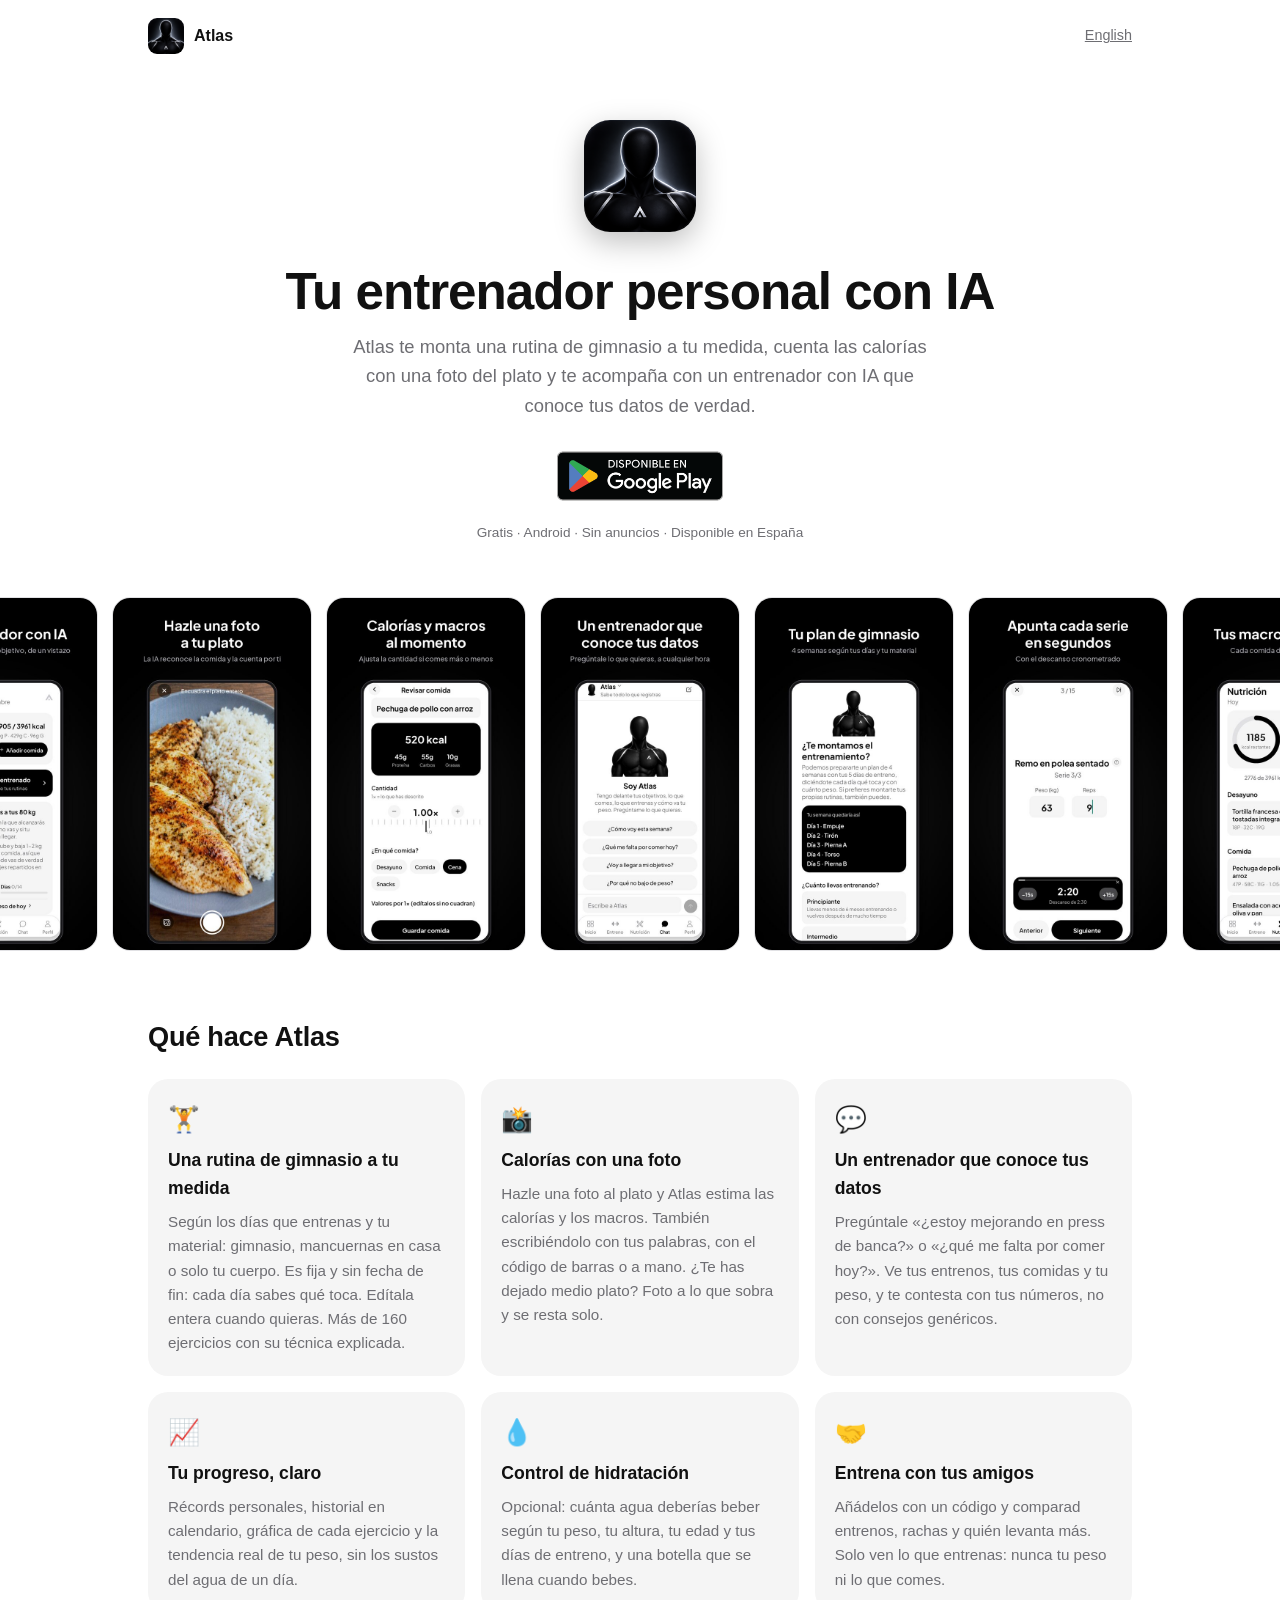
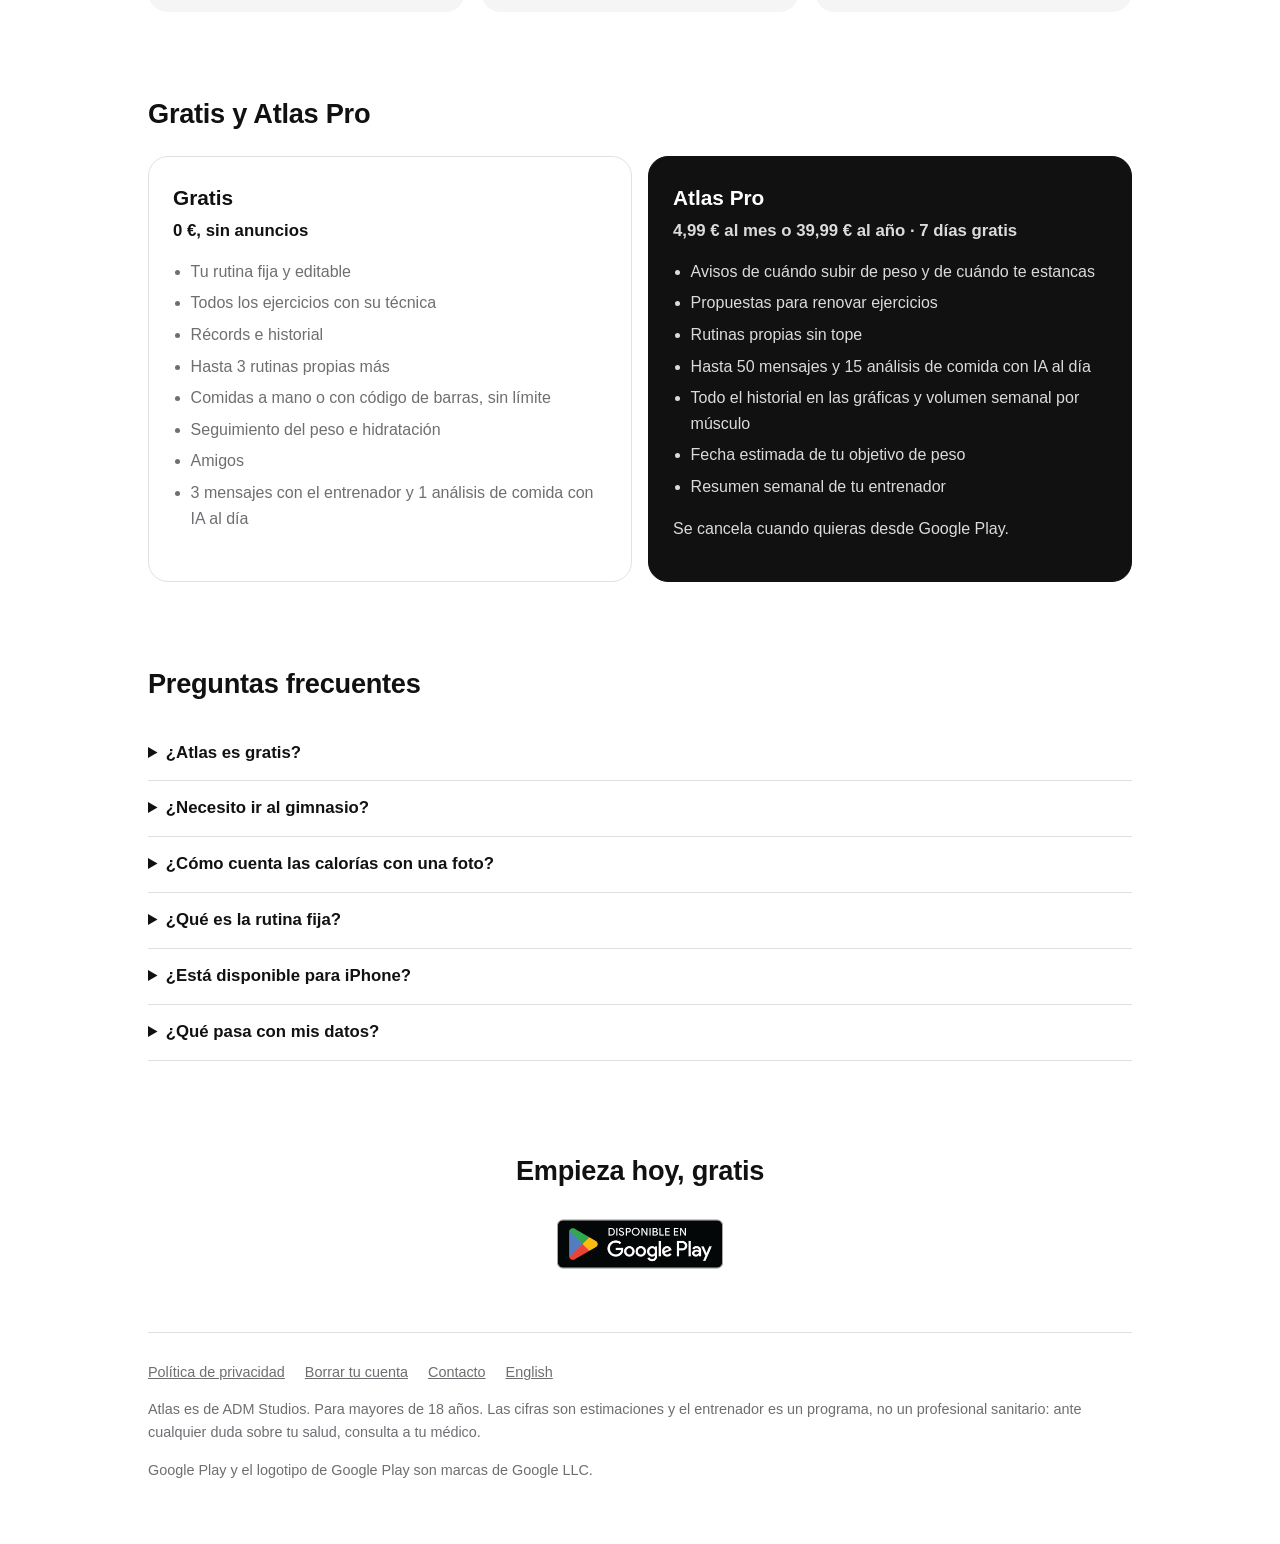
==== index.html @ 42b3f788 "Web de presentación de Atlas (español e inglés) Página principal con qué hace la app, capturas, Grat" ====
<!doctype html>
<html lang="es">
<head>
<meta charset="utf-8">
<meta name="viewport" content="width=device-width, initial-scale=1">
<title>Atlas: entrenador personal con IA, rutina de gimnasio y calorías con una foto</title>
<meta name="description" content="Atlas es una app gratis para Android: te monta una rutina de gimnasio fija según tus días y tu material, cuenta las calorías con una foto del plato y tiene un entrenador con IA que conoce tus datos.">
<link rel="canonical" href="https://alvarodominguez720s-dotcom.github.io/atlas-privacidad/">
<link rel="alternate" hreflang="es" href="https://alvarodominguez720s-dotcom.github.io/atlas-privacidad/">
<link rel="alternate" hreflang="en" href="https://alvarodominguez720s-dotcom.github.io/atlas-privacidad/en/">
<link rel="alternate" hreflang="x-default" href="https://alvarodominguez720s-dotcom.github.io/atlas-privacidad/">
<link rel="icon" href="img/icono-192.png">
<link rel="stylesheet" href="estilo.css">
<meta property="og:type" content="website">
<meta property="og:title" content="Atlas: tu entrenador personal con IA">
<meta property="og:description" content="Rutina de gimnasio a tu medida, calorías con una foto y un entrenador con IA que conoce tus datos. Gratis en Google Play.">
<meta property="og:image" content="https://alvarodominguez720s-dotcom.github.io/atlas-privacidad/img/destacado-es.jpg">
<meta property="og:url" content="https://alvarodominguez720s-dotcom.github.io/atlas-privacidad/">
<meta property="og:locale" content="es_ES">
<meta name="twitter:card" content="summary_large_image">
<script type="application/ld+json">
{
  "@context": "https://schema.org",
  "@type": "MobileApplication",
  "name": "Atlas: Entrenador IA personal",
  "alternateName": "Atlas",
  "operatingSystem": "Android",
  "applicationCategory": "HealthApplication",
  "applicationSubCategory": "Fitness",
  "inLanguage": ["es", "en"],
  "description": "App de entrenamiento y nutrición: rutina de gimnasio fija según tus días y tu material, calorías y macros con una foto del plato, seguimiento del peso, control de hidratación y un chat con un entrenador con IA que conoce tus datos.",
  "image": "https://alvarodominguez720s-dotcom.github.io/atlas-privacidad/img/icono-512.jpg",
  "screenshot": [
    "https://alvarodominguez720s-dotcom.github.io/atlas-privacidad/img/1-inicio.jpg",
    "https://alvarodominguez720s-dotcom.github.io/atlas-privacidad/img/2-foto.jpg",
    "https://alvarodominguez720s-dotcom.github.io/atlas-privacidad/img/5-plan.jpg"
  ],
  "url": "https://alvarodominguez720s-dotcom.github.io/atlas-privacidad/",
  "installUrl": "https://play.google.com/store/apps/details?id=com.alvarodominguez.atlas",
  "downloadUrl": "https://play.google.com/store/apps/details?id=com.alvarodominguez.atlas",
  "author": { "@type": "Organization", "name": "ADM Studios" },
  "offers": [
    { "@type": "Offer", "name": "Gratis", "price": "0", "priceCurrency": "EUR" },
    { "@type": "Offer", "name": "Atlas Pro mensual", "price": "4.99", "priceCurrency": "EUR" },
    { "@type": "Offer", "name": "Atlas Pro anual", "price": "39.99", "priceCurrency": "EUR" }
  ]
}
</script>
<script type="application/ld+json">
{
  "@context": "https://schema.org",
  "@type": "FAQPage",
  "mainEntity": [
    { "@type": "Question", "name": "¿Atlas es gratis?", "acceptedAnswer": { "@type": "Answer", "text": "Sí. Gratis tienes tu rutina fija y editable, todos los ejercicios con su técnica, tus récords e historial, apuntar comidas a mano o con código de barras sin límite, el seguimiento del peso, el control de hidratación, los amigos, 3 mensajes al día con el entrenador y 1 análisis de comida con IA al día. Sin anuncios. Atlas Pro es opcional: 4,99 € al mes o 39,99 € al año, con 7 días de prueba gratis." } },
    { "@type": "Question", "name": "¿Necesito ir al gimnasio?", "acceptedAnswer": { "@type": "Answer", "text": "No. Atlas monta la rutina según el material que tengas: gimnasio completo, un par de mancuernas en casa o solo tu propio cuerpo." } },
    { "@type": "Question", "name": "¿Cómo cuenta las calorías con una foto?", "acceptedAnswer": { "@type": "Answer", "text": "Haces una foto al plato y la inteligencia artificial identifica la comida y estima sus calorías, proteína, hidratos y grasas. La foto se analiza y se descarta: no se guarda. También puedes escribir lo que has comido o leer el código de barras." } },
    { "@type": "Question", "name": "¿Qué es la rutina fija?", "acceptedAnswer": { "@type": "Answer", "text": "Una rutina que se repite cada semana, sin fecha de fin. Eliges qué días entrenas y cada día Atlas te dice qué sesión toca. Si te saltas un día, la próxima vez te toca la pendiente. Puedes editarla entera y volver a la original cuando quieras." } },
    { "@type": "Question", "name": "¿Está disponible para iPhone?", "acceptedAnswer": { "@type": "Answer", "text": "Por ahora no: Atlas está en Android, en Google Play, y de momento en España." } },
    { "@type": "Question", "name": "¿Qué pasa con mis datos?", "acceptedAnswer": { "@type": "Answer", "text": "No hay anuncios y no se venden tus datos. Puedes descargar una copia de todo o borrar tu cuenta desde la propia app cuando quieras." } }
  ]
}
</script>
</head>
<body>
<div class="ancho">
  <header class="barra">
    <a class="marca" href="./"><img src="img/icono-192.png" alt="" width="36" height="36">Atlas</a>
    <a class="idioma" href="en/" hreflang="en" lang="en">English</a>
  </header>

  <main>
    <div class="portada">
      <img class="icono" src="img/icono-192.png" alt="Icono de la app Atlas" width="112" height="112">
      <h1>Tu entrenador personal con IA</h1>
      <p class="entradilla">Atlas te monta una rutina de gimnasio a tu medida, cuenta las calorías con una foto del plato y te acompaña con un entrenador con IA que conoce tus datos de verdad.</p>
      <a class="insignia" href="https://play.google.com/store/apps/details?id=com.alvarodominguez.atlas"><img src="img/google-play-es.png" alt="Disponible en Google Play" width="166" height="64"></a>
      <p class="nota">Gratis · Android · Sin anuncios · Disponible en España</p>
    </div>
  </main>
</div>

<div class="capturas" aria-label="Capturas de la app">
  <img src="img/1-inicio.jpg" alt="Pantalla de inicio de Atlas con las calorías del día y el entreno que toca" width="540" height="960" loading="lazy">
  <img src="img/2-foto.jpg" alt="Foto de un plato para contar sus calorías con IA" width="540" height="960" loading="lazy">
  <img src="img/3-comida.jpg" alt="Calorías y macros de una comida analizada" width="540" height="960" loading="lazy">
  <img src="img/4-chat.jpg" alt="Chat con el entrenador de IA" width="540" height="960" loading="lazy">
  <img src="img/5-plan.jpg" alt="La rutina de gimnasio de Atlas" width="540" height="960" loading="lazy">
  <img src="img/6-entreno.jpg" alt="Apuntar las series de un entreno" width="540" height="960" loading="lazy">
  <img src="img/7-nutricion.jpg" alt="Resumen de nutrición con los macros del día" width="540" height="960" loading="lazy">
</div>

<div class="ancho">
  <section>
    <h2>Qué hace Atlas</h2>
    <div class="rejilla">
      <div class="tarjeta">
        <span class="emoji">🏋️</span>
        <h3>Una rutina de gimnasio a tu medida</h3>
        <p>Según los días que entrenas y tu material: gimnasio, mancuernas en casa o solo tu cuerpo. Es fija y sin fecha de fin: cada día sabes qué toca. Edítala entera cuando quieras. Más de 160 ejercicios con su técnica explicada.</p>
      </div>
      <div class="tarjeta">
        <span class="emoji">📸</span>
        <h3>Calorías con una foto</h3>
        <p>Hazle una foto al plato y Atlas estima las calorías y los macros. También escribiéndolo con tus palabras, con el código de barras o a mano. ¿Te has dejado medio plato? Foto a lo que sobra y se resta solo.</p>
      </div>
      <div class="tarjeta">
        <span class="emoji">💬</span>
        <h3>Un entrenador que conoce tus datos</h3>
        <p>Pregúntale «¿estoy mejorando en press de banca?» o «¿qué me falta por comer hoy?». Ve tus entrenos, tus comidas y tu peso, y te contesta con tus números, no con consejos genéricos.</p>
      </div>
      <div class="tarjeta">
        <span class="emoji">📈</span>
        <h3>Tu progreso, claro</h3>
        <p>Récords personales, historial en calendario, gráfica de cada ejercicio y la tendencia real de tu peso, sin los sustos del agua de un día.</p>
      </div>
      <div class="tarjeta">
        <span class="emoji">💧</span>
        <h3>Control de hidratación</h3>
        <p>Opcional: cuánta agua deberías beber según tu peso, tu altura, tu edad y tus días de entreno, y una botella que se llena cuando bebes.</p>
      </div>
      <div class="tarjeta">
        <span class="emoji">🤝</span>
        <h3>Entrena con tus amigos</h3>
        <p>Añádelos con un código y comparad entrenos, rachas y quién levanta más. Solo ven lo que entrenas: nunca tu peso ni lo que comes.</p>
      </div>
    </div>
  </section>

  <section>
    <h2>Gratis y Atlas Pro</h2>
    <div class="planes">
      <div class="plan">
        <h3>Gratis</h3>
        <p class="precio">0 €, sin anuncios</p>
        <ul>
          <li>Tu rutina fija y editable</li>
          <li>Todos los ejercicios con su técnica</li>
          <li>Récords e historial</li>
          <li>Hasta 3 rutinas propias más</li>
          <li>Comidas a mano o con código de barras, sin límite</li>
          <li>Seguimiento del peso e hidratación</li>
          <li>Amigos</li>
          <li>3 mensajes con el entrenador y 1 análisis de comida con IA al día</li>
        </ul>
      </div>
      <div class="plan pro">
        <h3>Atlas Pro</h3>
        <p class="precio">4,99 € al mes o 39,99 € al año · 7 días gratis</p>
        <ul>
          <li>Avisos de cuándo subir de peso y de cuándo te estancas</li>
          <li>Propuestas para renovar ejercicios</li>
          <li>Rutinas propias sin tope</li>
          <li>Hasta 50 mensajes y 15 análisis de comida con IA al día</li>
          <li>Todo el historial en las gráficas y volumen semanal por músculo</li>
          <li>Fecha estimada de tu objetivo de peso</li>
          <li>Resumen semanal de tu entrenador</li>
        </ul>
        <p>Se cancela cuando quieras desde Google Play.</p>
      </div>
    </div>
  </section>

  <section>
    <h2>Preguntas frecuentes</h2>
    <details>
      <summary>¿Atlas es gratis?</summary>
      <p>Sí. Gratis tienes tu rutina fija y editable, todos los ejercicios con su técnica, tus récords e historial, apuntar comidas a mano o con código de barras sin límite, el seguimiento del peso, el control de hidratación, los amigos, 3 mensajes al día con el entrenador y 1 análisis de comida con IA al día. Sin anuncios. Atlas Pro es opcional: 4,99 € al mes o 39,99 € al año, con 7 días de prueba gratis.</p>
    </details>
    <details>
      <summary>¿Necesito ir al gimnasio?</summary>
      <p>No. Atlas monta la rutina según el material que tengas: gimnasio completo, un par de mancuernas en casa o solo tu propio cuerpo.</p>
    </details>
    <details>
      <summary>¿Cómo cuenta las calorías con una foto?</summary>
      <p>Haces una foto al plato y la inteligencia artificial identifica la comida y estima sus calorías, proteína, hidratos y grasas. La foto se analiza y se descarta: no se guarda. También puedes escribir lo que has comido o leer el código de barras.</p>
    </details>
    <details>
      <summary>¿Qué es la rutina fija?</summary>
      <p>Una rutina que se repite cada semana, sin fecha de fin. Eliges qué días entrenas y cada día Atlas te dice qué sesión toca. Si te saltas un día, la próxima vez te toca la pendiente. Puedes editarla entera y volver a la original cuando quieras.</p>
    </details>
    <details>
      <summary>¿Está disponible para iPhone?</summary>
      <p>Por ahora no: Atlas está en Android, en Google Play, y de momento en España.</p>
    </details>
    <details>
      <summary>¿Qué pasa con mis datos?</summary>
      <p>No hay anuncios y no se venden tus datos. Puedes descargar una copia de todo o borrar tu cuenta desde la propia app cuando quieras. Lo tienes todo en la <a href="politica-privacidad.html">política de privacidad</a>.</p>
    </details>
  </section>

  <div class="final">
    <h2>Empieza hoy, gratis</h2>
    <a class="insignia" href="https://play.google.com/store/apps/details?id=com.alvarodominguez.atlas"><img src="img/google-play-es.png" alt="Disponible en Google Play" width="166" height="64"></a>
  </div>

  <footer>
    <nav>
      <a href="politica-privacidad.html">Política de privacidad</a>
      <a href="borrar-cuenta.html">Borrar tu cuenta</a>
      <a href="mailto:alvarodominguez720s@gmail.com">Contacto</a>
      <a href="en/" hreflang="en" lang="en">English</a>
    </nav>
    <p>Atlas es de ADM Studios. Para mayores de 18 años. Las cifras son estimaciones y el entrenador es un programa, no un profesional sanitario: ante cualquier duda sobre tu salud, consulta a tu médico.</p>
    <p>Google Play y el logotipo de Google Play son marcas de Google LLC.</p>
  </footer>
</div>
</body>
</html>
---- estilo.css ----
:root {
  color-scheme: light dark;
  --fondo: #ffffff;
  --superficie: #f5f5f5;
  --borde: #e1e1e4;
  --texto: #111111;
  --secundario: #6e6e73;
  --invertido: #ffffff;
}
@media (prefers-color-scheme: dark) {
  :root {
    --fondo: #000000;
    --superficie: #1c1c1e;
    --borde: #2c2c2e;
    --texto: #f2f2f7;
    --secundario: #a1a1a6;
    --invertido: #000000;
  }
}
* { box-sizing: border-box; }
html { scroll-behavior: smooth; }
body {
  margin: 0;
  font: 16px/1.6 -apple-system, BlinkMacSystemFont, "Segoe UI", Roboto, Helvetica, Arial, sans-serif;
  color: var(--texto);
  background: var(--fondo);
}
a { color: inherit; }
.ancho { max-width: 64rem; margin: 0 auto; padding: 0 20px; }

/* Cabecera */
.barra { display: flex; justify-content: space-between; align-items: center; padding: 18px 0; }
.marca { display: flex; align-items: center; gap: 10px; font-weight: 700; text-decoration: none; }
.marca img { width: 36px; height: 36px; border-radius: 9px; }
.idioma { font-size: .9rem; color: var(--secundario); }

/* Portada */
.portada { text-align: center; padding: 48px 0 32px; }
.portada .icono { width: 112px; height: 112px; border-radius: 26px; box-shadow: 0 10px 30px rgba(0,0,0,.25); }
h1 { font-size: clamp(2rem, 5vw, 3.2rem); line-height: 1.1; margin: 24px 0 12px; letter-spacing: -.02em; }
.entradilla { font-size: 1.15rem; color: var(--secundario); max-width: 38rem; margin: 0 auto 24px; }
.insignia img { height: 64px; width: auto; }
.nota { font-size: .85rem; color: var(--secundario); margin-top: 6px; }

/* Capturas */
.capturas { display: flex; gap: 14px; overflow-x: auto; padding: 8px 20px 24px; scroll-snap-type: x mandatory; }
.capturas img {
  flex: 0 0 auto; width: 220px; height: auto; border-radius: 18px;
  border: 1px solid var(--borde); scroll-snap-align: center;
}
@media (min-width: 1100px) { .capturas { justify-content: center; } .capturas img { width: 200px; } }

/* Secciones */
section { padding: 40px 0; }
h2 { font-size: 1.7rem; margin: 0 0 20px; letter-spacing: -.01em; }
.rejilla { display: grid; grid-template-columns: repeat(auto-fit, minmax(16rem, 1fr)); gap: 16px; }
.tarjeta { background: var(--superficie); border-radius: 20px; padding: 20px; }
.tarjeta h3 { margin: 0 0 8px; font-size: 1.1rem; }
.tarjeta p, .tarjeta li { margin: 0; color: var(--secundario); font-size: .95rem; }
.tarjeta ul { margin: 0; padding-left: 1.1rem; }
.tarjeta li { margin-bottom: 4px; }
.emoji { font-size: 1.6rem; display: block; margin-bottom: 6px; }

/* Planes */
.planes { display: grid; grid-template-columns: repeat(auto-fit, minmax(18rem, 1fr)); gap: 16px; }
.plan { border: 1px solid var(--borde); border-radius: 20px; padding: 24px; }
.plan.pro { background: var(--texto); color: var(--invertido); border-color: var(--texto); }
.plan.pro li, .plan.pro p { color: var(--invertido); opacity: .85; }
.plan h3 { margin: 0; font-size: 1.3rem; }
.precio { font-size: 1.05rem; font-weight: 600; margin: 4px 0 14px; }
.plan ul { padding-left: 1.1rem; margin: 0; }
.plan li { margin-bottom: 6px; color: var(--secundario); }

/* Preguntas */
details { border-bottom: 1px solid var(--borde); padding: 14px 0; }
summary { cursor: pointer; font-weight: 600; font-size: 1.05rem; }
details p { color: var(--secundario); margin: 10px 0 0; }

/* Final */
.final { text-align: center; padding: 48px 0; }
footer { border-top: 1px solid var(--borde); padding: 28px 0 48px; color: var(--secundario); font-size: .9rem; }
footer nav { display: flex; flex-wrap: wrap; gap: 8px 20px; margin-bottom: 10px; }
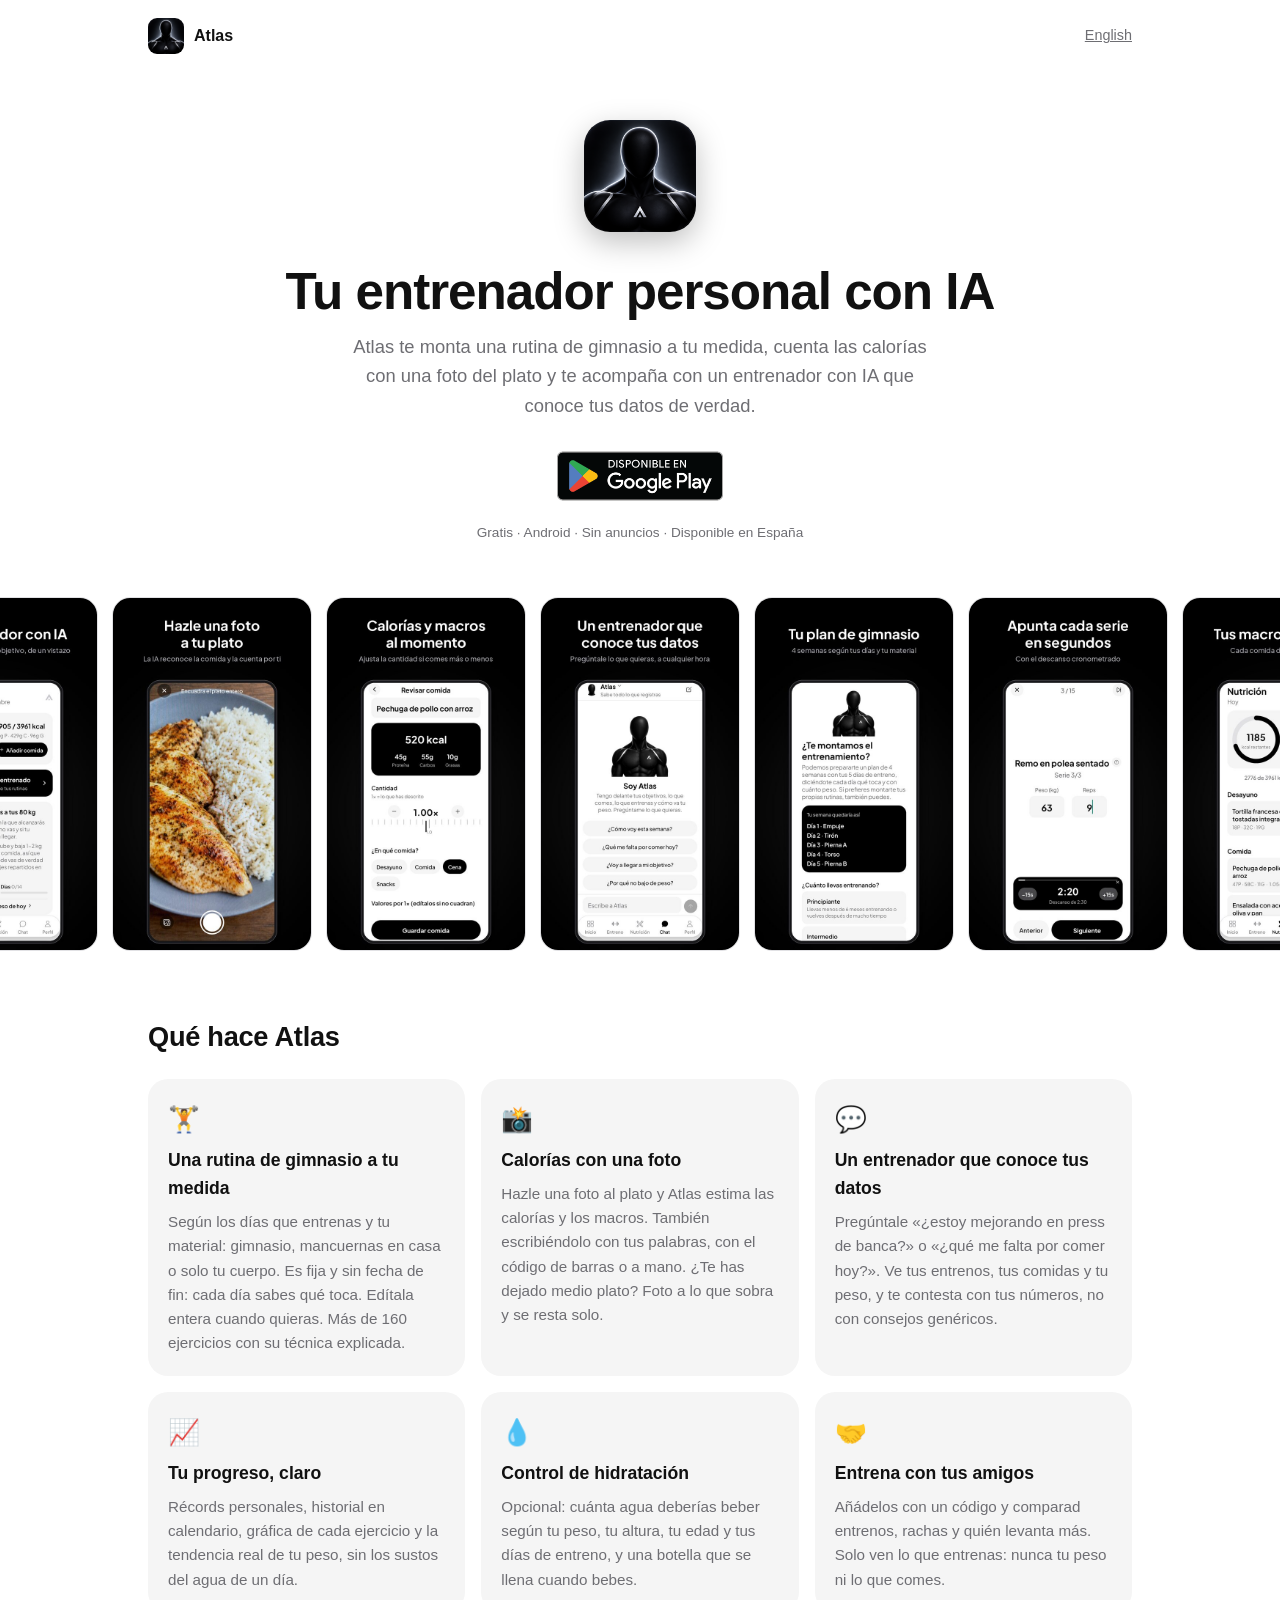
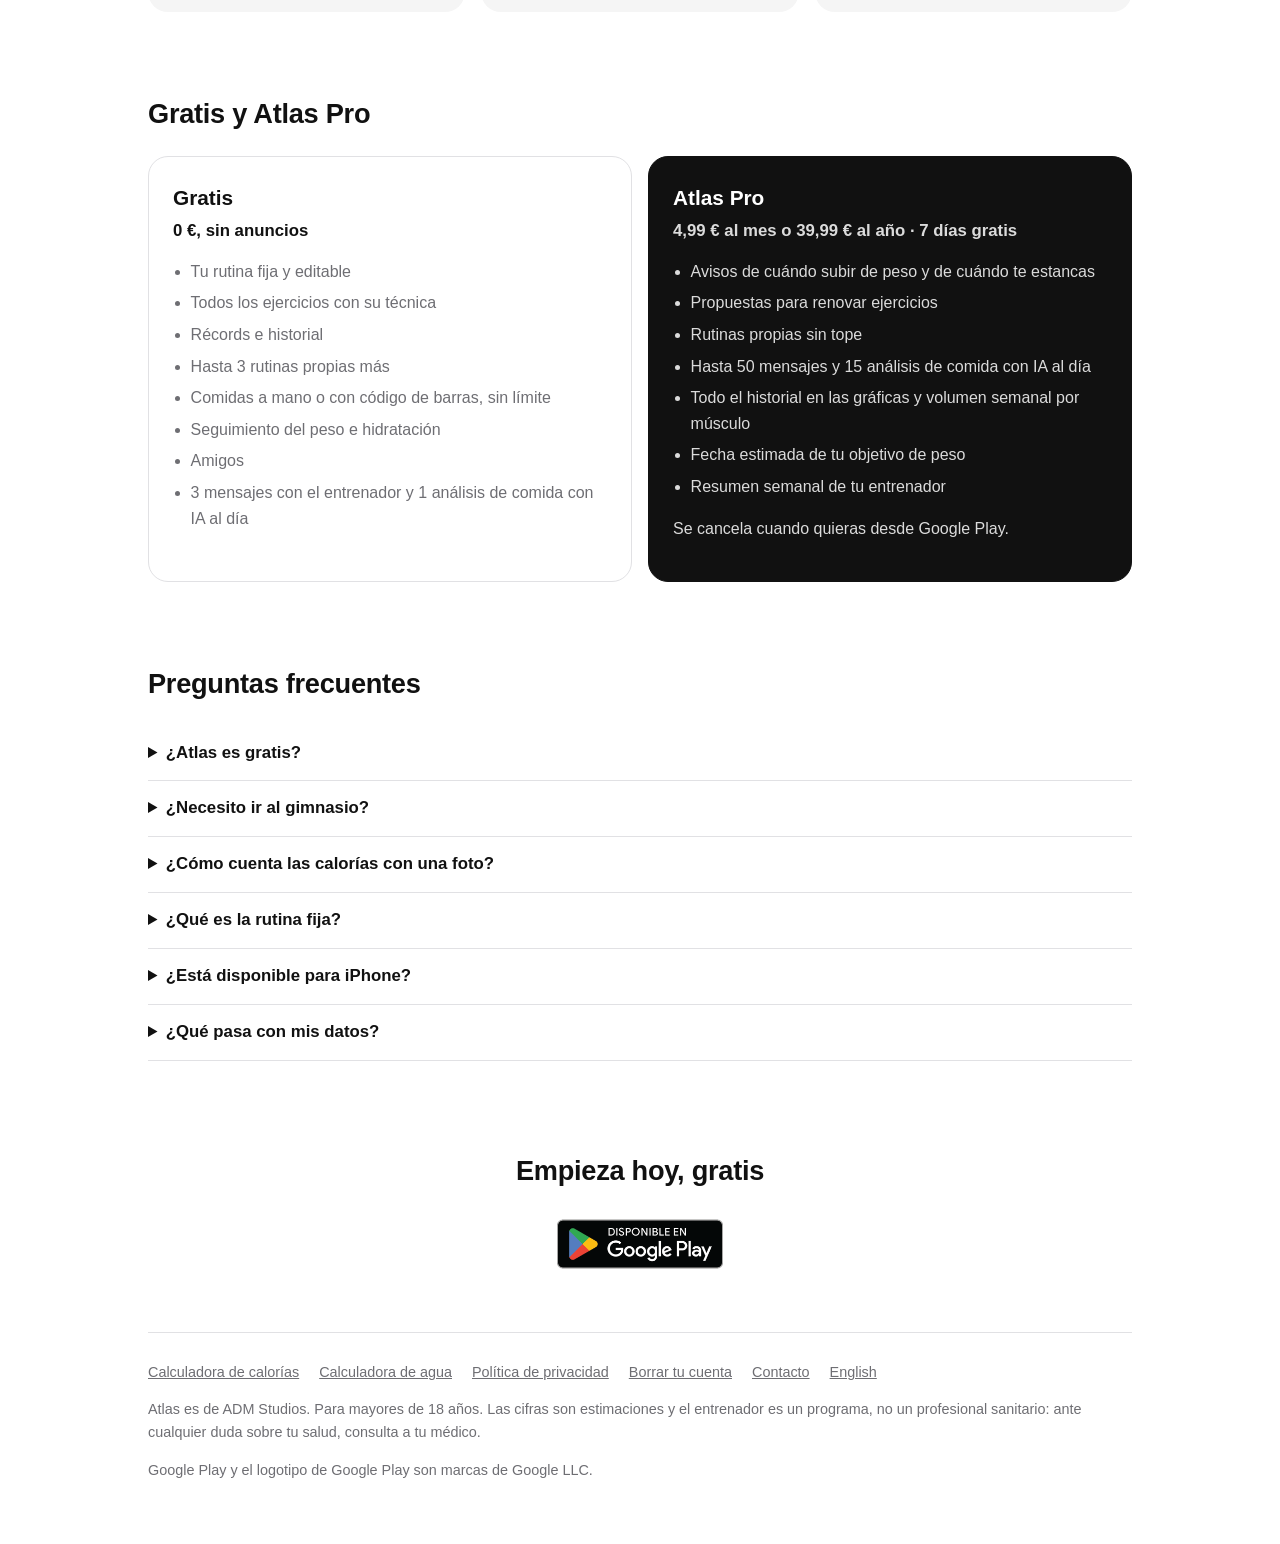
==== commit fd06e3cc: "Web: calculadoras de calorías y macros y de agua (misma fórmula que la app) Co-Authored-By: Claude O" ====
--- a/index.html
+++ b/index.html
@@ -3,6 +3,7 @@
 <head>
 <meta charset="utf-8">
 <meta name="viewport" content="width=device-width, initial-scale=1">
+<meta name="google-site-verification" content="c0TIUWdnpXIUTGcJOFsSjMKXSo6NVgJkgOGRgHhwvMQ" />
 <title>Atlas: entrenador personal con IA, rutina de gimnasio y calorías con una foto</title>
 <meta name="description" content="Atlas es una app gratis para Android: te monta una rutina de gimnasio fija según tus días y tu material, cuenta las calorías con una foto del plato y tiene un entrenador con IA que conoce tus datos.">
 <link rel="canonical" href="https://alvarodominguez720s-dotcom.github.io/atlas-privacidad/">
@@ -73,7 +74,7 @@
       <img class="icono" src="img/icono-192.png" alt="Icono de la app Atlas" width="112" height="112">
       <h1>Tu entrenador personal con IA</h1>
       <p class="entradilla">Atlas te monta una rutina de gimnasio a tu medida, cuenta las calorías con una foto del plato y te acompaña con un entrenador con IA que conoce tus datos de verdad.</p>
-      <a class="insignia" href="https://play.google.com/store/apps/details?id=com.alvarodominguez.atlas"><img src="img/google-play-es.png" alt="Disponible en Google Play" width="166" height="64"></a>
+      <a class="insignia" href="https://play.google.com/store/apps/details?id=com.alvarodominguez.atlas&amp;referrer=utm_source%3Dweb%26utm_medium%3Dlanding_es"><img src="img/google-play-es.png" alt="Disponible en Google Play" width="166" height="64"></a>
       <p class="nota">Gratis · Android · Sin anuncios · Disponible en España</p>
     </div>
   </main>
@@ -190,11 +191,13 @@
 
   <div class="final">
     <h2>Empieza hoy, gratis</h2>
-    <a class="insignia" href="https://play.google.com/store/apps/details?id=com.alvarodominguez.atlas"><img src="img/google-play-es.png" alt="Disponible en Google Play" width="166" height="64"></a>
+    <a class="insignia" href="https://play.google.com/store/apps/details?id=com.alvarodominguez.atlas&amp;referrer=utm_source%3Dweb%26utm_medium%3Dlanding_es"><img src="img/google-play-es.png" alt="Disponible en Google Play" width="166" height="64"></a>
   </div>
 
   <footer>
     <nav>
+      <a href="calculadora-calorias.html">Calculadora de calorías</a>
+      <a href="calculadora-agua.html">Calculadora de agua</a>
       <a href="politica-privacidad.html">Política de privacidad</a>
       <a href="borrar-cuenta.html">Borrar tu cuenta</a>
       <a href="mailto:alvarodominguez720s@gmail.com">Contacto</a>
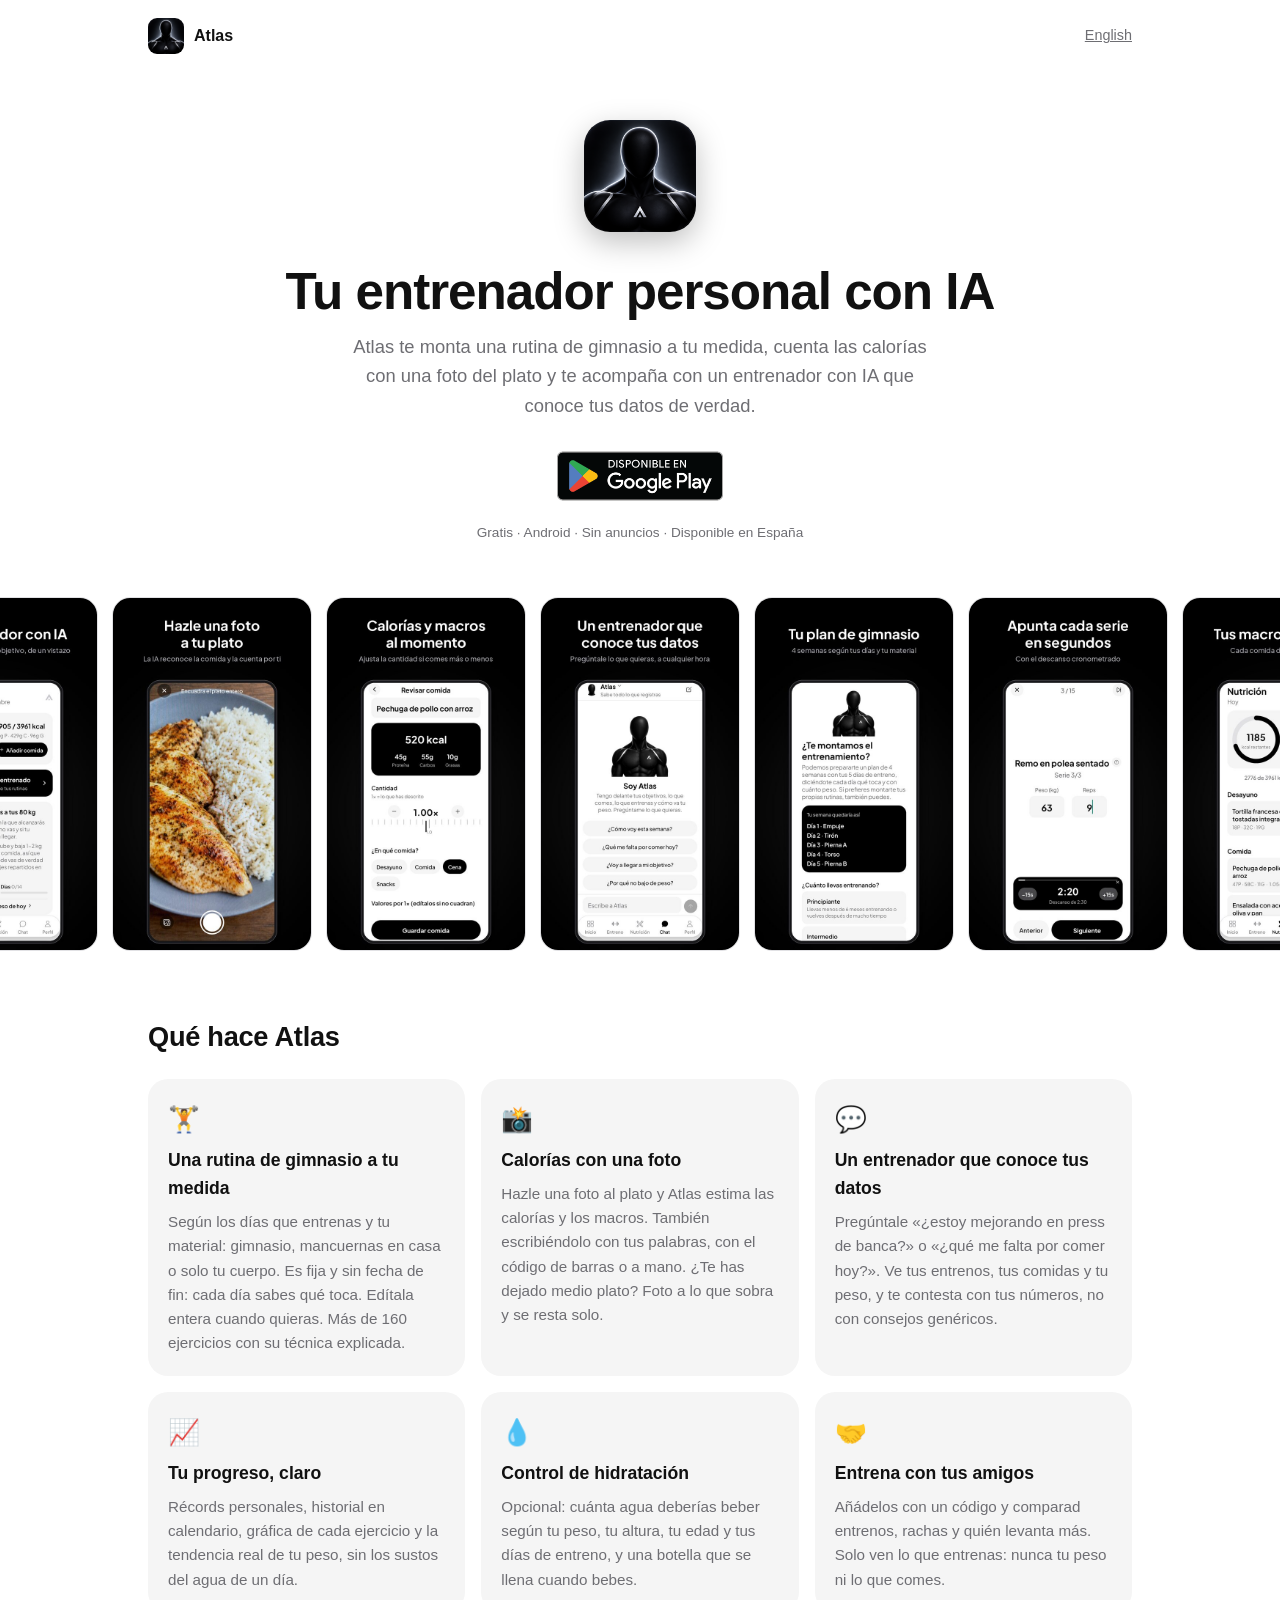
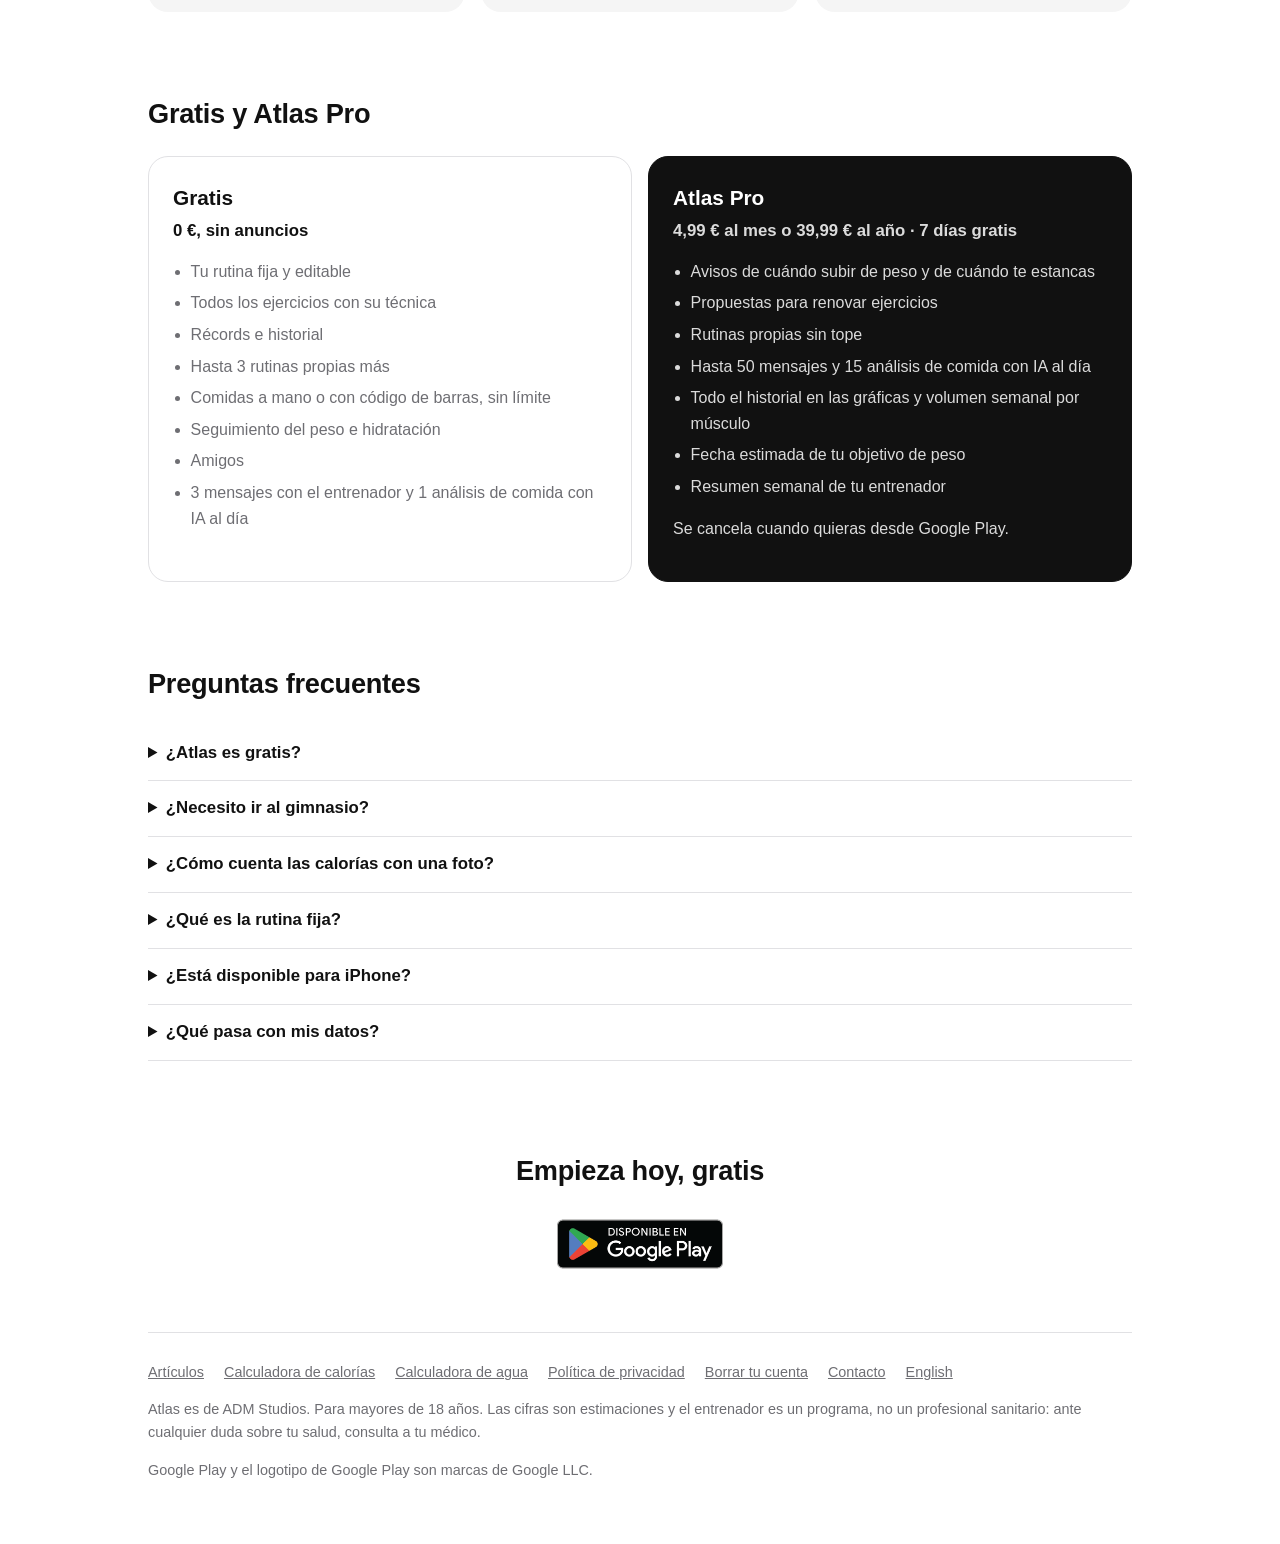
==== commit 92d76055: "Web: sección de artículos y primer artículo (proteína al día) Co-Authored-By: Claude Opus 5.5 <norep" ====
--- a/index.html
+++ b/index.html
@@ -196,6 +196,7 @@
 
   <footer>
     <nav>
+      <a href="articulos/">Artículos</a>
       <a href="calculadora-calorias.html">Calculadora de calorías</a>
       <a href="calculadora-agua.html">Calculadora de agua</a>
       <a href="politica-privacidad.html">Política de privacidad</a>
